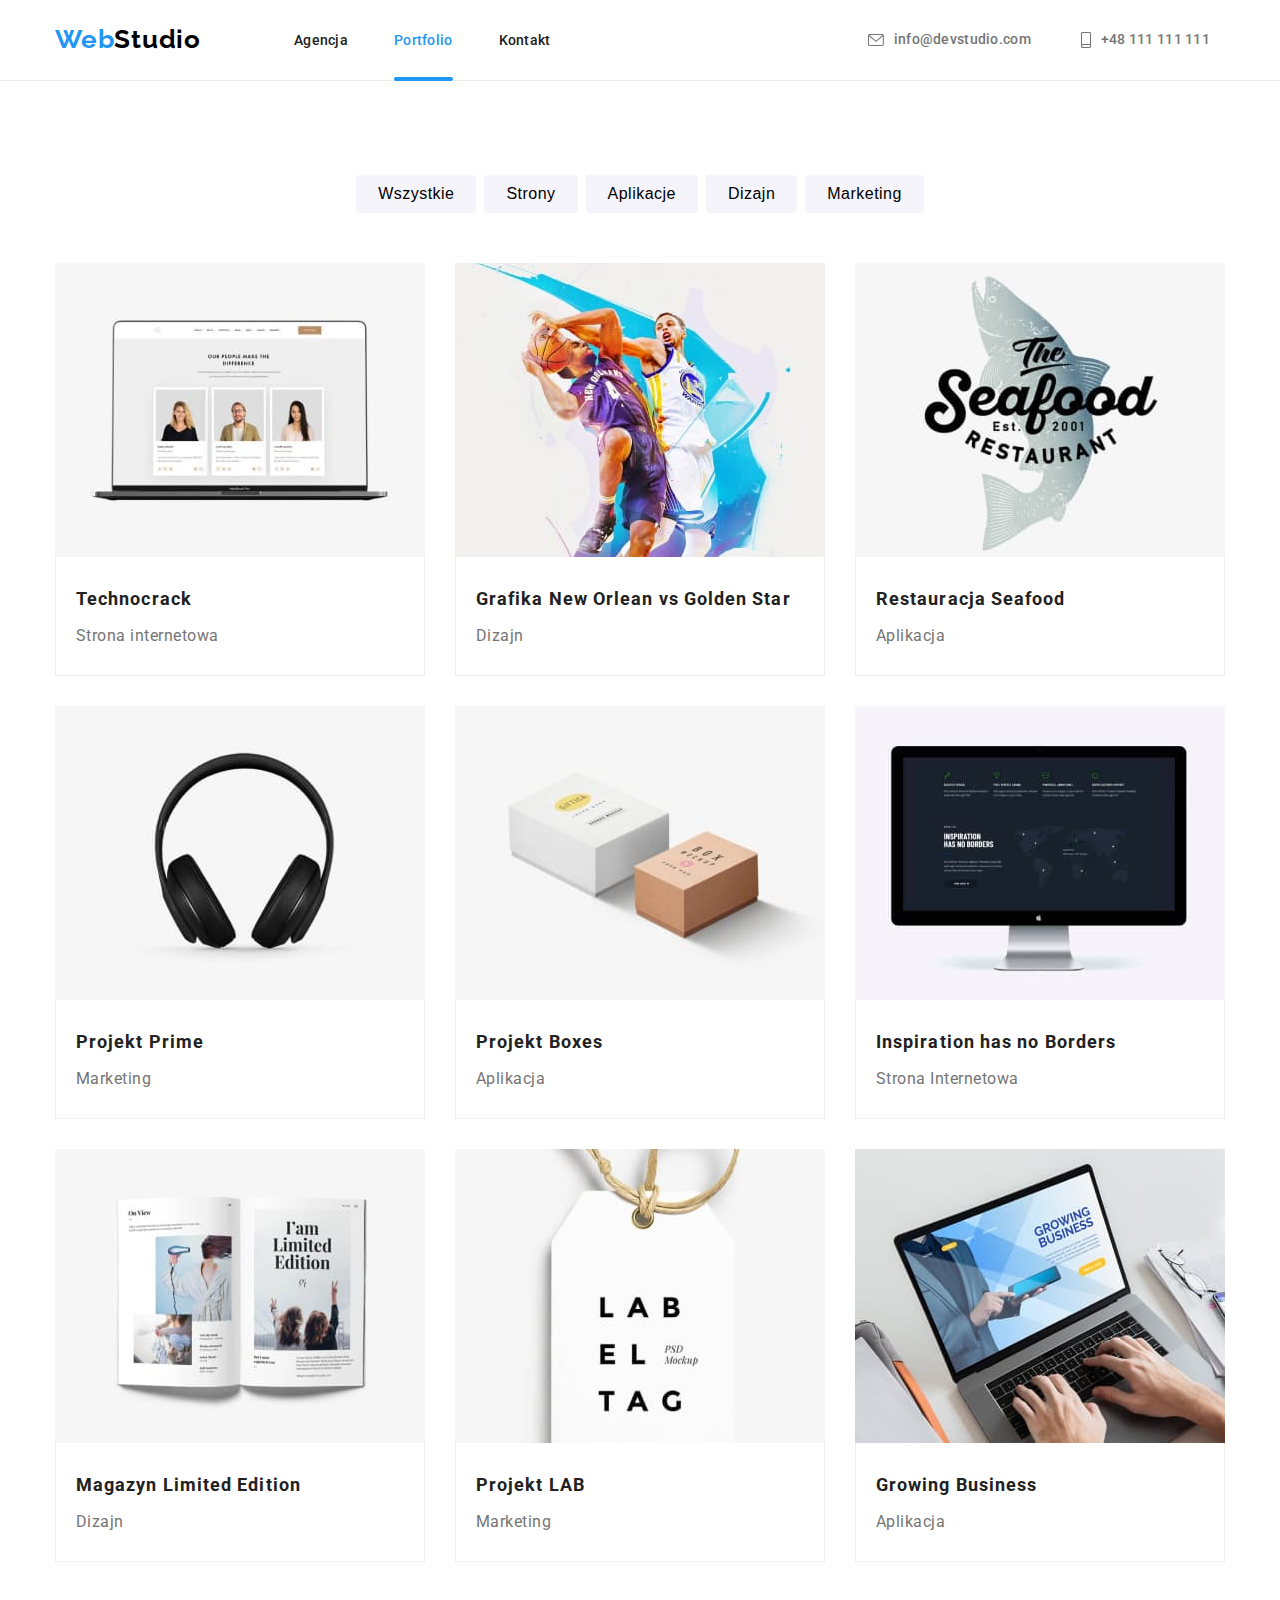
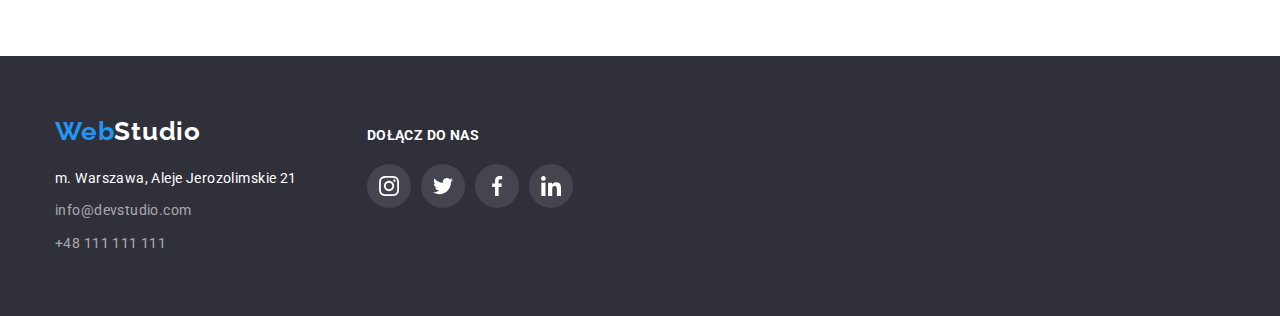
==== portfolio.html @ 81b67939 "init" ====
<!DOCTYPE html>
<html lang="en">
  <head>
    <meta charset="UTF-8" />
    <meta http-equiv="X-UA-Compatible" content="IE=edge" />
    <meta name="viewport" content="width=device-width, initial-scale=1.0" />
    <title>Portfolio</title>
    <link rel="preconnect" href="https://fonts.googleapis.com" />
    <link rel="preconnect" href="https://fonts.gstatic.com" crossorigin="anonymous" />
    <link
      href="https://fonts.googleapis.com/css2?family=Raleway:wght@700&family=Roboto:wght@400;500;700;900&display=swap"
      rel="stylesheet"
    />
    <link rel="stylesheet" href="https://cdnjs.cloudflare.com/ajax/libs/modern-normalize/1.1.0/modern-normalize.min.css" integrity="sha512-wpPYUAdjBVSE4KJnH1VR1HeZfpl1ub8YT/NKx4PuQ5NmX2tKuGu6U/JRp5y+Y8XG2tV+wKQpNHVUX03MfMFn9Q==" crossorigin="anonymous" referrerpolicy="no-referrer" />
    <link rel="stylesheet" href="./css/style.css" />
  </head>
  <body>
    <header>
      <div class="container header-placement">
        <div class="logo-and-menu-placement">
          <a class="logo-header-placement" href="./index.html"
            ><span class="logo-header first-part-header">Web</span
            ><span class="logo-header">Studio</span></a
          >
          <nav>
            <ul class="menu-list-placement">
              <li>
                <a class="menu-interaction menu-style" href="./index.html"
                  >Agencja</a
                >
              </li>
              <li>
                <div class="menu-underline">
                <a class="menu-interaction menu-style" href="./portfolio.html"
                  >Portfolio</a
                >
              </div>
              </li>
              <li>
                <a class="menu-interaction menu-style" href="./contact.html"
                  >Kontakt</a
                >
              </li>
            </ul>
          </nav>
        </div>
        <div class="contact-placement">
          <ul class="contact-list-placement">
                 <li>
                   <a class="contact-header menu-interaction" href="mailto:info@devstudio.com">
                      <svg class="contact-icon-placement" width="16" height="12">
                        <use class="contact-icon" href="./images/icons.svg#icon-envelope"></use>
                      </svg>info@devstudio.com</a>
                  </li>
                  <li>
                  <a class="contact-header menu-interaction" href="tel:+48111111111">
                    <svg class="contact-icon-placement" width="10" height="16">
                    <use class="contact-icon" href="./images/icons.svg#icon-smartphone"></use>
                  </svg>+48 111 111 111</a>
                  </li>
                  </ul>
                </div>
      </div>
    </header>
    <main>
      <section class="section">
        <div class="container">
        <ul class="filter-list">
          <li>
            <button class="filter-interaction filter-name" type="button">
              Wszystkie
            </button>
          </li>
          <li>
            <button class="filter-interaction filter-name" type="button">
              Strony
            </button>
          </li>
          <li>
            <button class="filter-interaction filter-name" type="button">
              Aplikacje
            </button>
          </li>
          <li>
            <button class="filter-interaction filter-name" type="button">
              Dizajn
            </button>
          </li>
          <li>
            <button class="filter-interaction filter-name" type="button">
              Marketing
            </button>
          </li>
        </ul>
        <ul class="projects-list">
          <li class="project-box">
            <div class="overlay-box">
              <div class="overlay">
              <p>Technocrack jest popularną platformą wykorzystywaną do rozpowszechniania koronawirusa. Firmy wykorzystują tę platformę do celów szpiegowskich i ataków na niezabezpieczone serwery konkurencji</p>
            </div>
            <figure>
            <img
              src="images/technocrack.jpg"
              alt="technocrack_photo"
              width="370"
              height="294"/>
            </div>
            <div class="project-description-box">
              <figcaption class="project-name">Technocrack</figcaption>
              <p class="project-type">Strona internetowa</p>
             
            </div>
          </figure>
          </li>
          <li class="project-box">
            <div class="overlay-box">
              <div class="overlay">
              <p>Technocrack jest popularną platformą wykorzystywaną do rozpowszechniania koronawirusa. Firmy wykorzystują tę platformę do celów szpiegowskich i ataków na niezabezpieczone serwery konkurencji</p>
            </div>
            <figure>
            <img
              src="images/neworleanvsgoldenstar.jpg"
              alt="neworleanvsgoldenstar_photo"
              width="370"
              height="294"/>
            </div>
            <div class="project-description-box">
              <figcaption class="project-name">Grafika New Orlean vs Golden Star</figcaption>
              <p class="project-type">Dizajn</p>
            </div>
          </figure>
          </li>
          <li class="project-box">
            <div class="overlay-box">
              <div class="overlay">
              <p>Technocrack jest popularną platformą wykorzystywaną do rozpowszechniania koronawirusa. Firmy wykorzystują tę platformę do celów szpiegowskich i ataków na niezabezpieczone serwery konkurencji</p>
            </div>
            <figure>
            <img
              src="images/restaurantseafood.jpg"
              alt="restaurantseafood_photo"
              width="370"
              height="294"/>
            </div>
            <div class="project-description-box">
              <figcaption class="project-name">Restauracja Seafood</figcaption>
                <p class="project-type">Aplikacja</p>
            </div>
          </figure>
          </li>
          <li class="project-box">
            <div class="overlay-box">
              <div class="overlay">
              <p>Technocrack jest popularną platformą wykorzystywaną do rozpowszechniania koronawirusa. Firmy wykorzystują tę platformę do celów szpiegowskich i ataków na niezabezpieczone serwery konkurencji</p>
            </div>
            <figure>
            <img
              src="images/projectprime.jpg"
              alt="projectprime_photo"
              width="370"
              height="294"/>
            </div>
            <div class="project-description-box">
              <figcaption class="project-name">Projekt Prime</figcaption>
              <p class="project-type">Marketing</p>
            </div>
          </figure>
          </li>
          <li class="project-box">
            <div class="overlay-box">
              <div class="overlay">
              <p>Technocrack jest popularną platformą wykorzystywaną do rozpowszechniania koronawirusa. Firmy wykorzystują tę platformę do celów szpiegowskich i ataków na niezabezpieczone serwery konkurencji</p>
            </div>
            <figure>
            <img
              src="images/projectboxes.jpg"
              alt="projectboxes_photo"
              width="370"
              height="294"/>
            </div>
            <div class="project-description-box">
              <figcaption class="project-name">Projekt Boxes</figcaption>
                <p class="project-type">Aplikacja</p>
            </div>
          </figure>
          </li>
          <li class="project-box">
            <div class="overlay-box">
              <div class="overlay">
              <p>Technocrack jest popularną platformą wykorzystywaną do rozpowszechniania koronawirusa. Firmy wykorzystują tę platformę do celów szpiegowskich i ataków na niezabezpieczone serwery konkurencji</p>
            </div>
            <figure>
            <img
              src="images/inspirationhasnoborders.jpg"
              alt="inspirationhasnoborders_photo"
              width="370"
              height="294"/>
            </div>
            <div class="project-description-box">
              <figcaption class="project-name">Inspiration has no Borders</figcaption>
                <p class="project-type">Strona Internetowa</p>
            </div>
          </figure>
          </li>
          <li class="project-box">
            <div class="overlay-box">
              <div class="overlay">
              <p>Technocrack jest popularną platformą wykorzystywaną do rozpowszechniania koronawirusa. Firmy wykorzystują tę platformę do celów szpiegowskich i ataków na niezabezpieczone serwery konkurencji</p>
            </div>
            <figure>
            <img
              src="images/magazinelimitededition.jpg"
              alt="magazinelimitededition_photo"
              width="370"
              height="294"/>
            </div>
            <div class="project-description-box">
              <figcaption class="project-name">Magazyn Limited Edition</figcaption>
                <p class="project-type">Dizajn</p>
            </div>
          </figure>
          </li>
          <li class="project-box">
            <div class="overlay-box">
              <div class="overlay">
              <p>Technocrack jest popularną platformą wykorzystywaną do rozpowszechniania koronawirusa. Firmy wykorzystują tę platformę do celów szpiegowskich i ataków na niezabezpieczone serwery konkurencji</p>
            </div>
            <figure>
            <img
              src="images/projectlab.jpg"
              alt="projectlab_photo"
              width="370"
              height="294"/>
            </div>
            <div class="project-description-box">
              <figcaption class="project-name">Projekt LAB</figcaption>
                <p class="project-type">Marketing</p>
            </div>
          </figure>
          </li>
          <li class="project-box">
            <div class="overlay-box">
              <div class="overlay">
              <p>Technocrack jest popularną platformą wykorzystywaną do rozpowszechniania koronawirusa. Firmy wykorzystują tę platformę do celów szpiegowskich i ataków na niezabezpieczone serwery konkurencji</p>
            </div>
            <figure>
            <img
              src="images/growingbusiness.jpg"
              alt="growingbusiness_photo"
              width="370"
              height="294"/>
            </div>
            <div class="project-description-box">
            <figcaption class="project-name">Growing Business</figcaption>
              <p class="project-type">Aplikacja</p>
          </div>
        </figure>
          </li>
        </ul>
      </div>
      </section>
    </main>
    <footer class="footer-style">
      <div class="container footer-blocks">
        <div>
        <address>
          <a class="logo-footer-placement" href="./index.html"
            ><span class="logo-footer first-part-footer">Web</span
            ><span class="logo-footer">Studio</span></a>
          <ul class="footer-contact-list-placement">
       <li> <p class="address-name">m. Warszawa, Aleje Jerozolimskie 21</p></li>
        <li> <a
            class="menu-interaction contact-footer"
            href="mailto:info@devstudio.com"
            >info@devstudio.com</a
            
          ></br>
        </li>
         <li> <a class="menu-interaction contact-footer" href="tel:+48111111111"
            >+48 111 111 111</a></li>
          </ul>  
        </address>
      </div>
        <div class="join-us-block">
          <p class="join-us">DOŁĄCZ DO NAS</p>
          <ul class="socials-footer">
            <li>
              <a class="footer-circle" href="#">
              <svg  width="20" height="20">
                <use class="footer-icon" width="20" height="20" fill="#fff" href="./images/icons.svg#icon-instagram-2"></use>
              </svg>
              </a>
            </li>
            <li>
              <a class="footer-circle" href="#">
              <svg width="20" height="20">
                <use class="footer-icon" width="20" height="20" fill="#fff" href="./images/icons.svg#icon-twitter-1"></use>
              </svg>
            </a>
            </li>
            <li>
              <a class="footer-circle" href="#">
              <svg width="20" height="20">
                <use width="20" height="20" fill="#fff" href="./images/icons.svg#icon-facebook-1"></use>
              </svg>
            </a>
            </li>
            <li>
              <a class="footer-circle" href="#">
              <svg width="20" height="20">
                <use width="20" height="20" fill="#fff" href="./images/icons.svg#icon-linkedin-1"></use>
              </svg>
            </a>
            </li>
          </ul>
        </div>
      </div>
    </footer>
  </body>
</html>
---- css/style.css ----
* {
  box-sizing: border-box;
  margin: 0;
  padding: 0;
}

body {
  max-width: 1600px;
}

.container {
  max-width: 1200px;
  margin: 0 auto;
  padding: 0 15px;
}

.header-placement {
  display: flex;
  justify-content: space-between;
  flex-direction: row;
  align-items: center;
  padding-right: 30px;
}

.logo-and-menu-placement {
  display: flex;
  justify-content: center;
  align-items: center;
}

/* .contact-placement {
  display: flex;
  justify-content: center;
  align-items: center;
} */

.menu-list-placement {
  display: flex;
  justify-content: center;
  flex-direction: row;
  align-items: center;
  gap: 46px;
  padding-left: 93px;
  /* padding-top: 32px;
  padding-bottom: 32px; */
}

.contact-list-placement {
  display: flex;
  justify-content: center;
  flex-direction: row;
  align-items: center;
  gap: 50px;
}

.footer-contact-list-placement {
  display: flex;
  flex-direction: column;
  justify-content: center;
  gap: 9px;
  padding-top: 20px;
}

.filter-interaction:hover,
.filter-interaction:focus {
  background-color: var(--interaction-color);
  color: var(--interaction-color-2);
  box-shadow: 0px 3px 1px rgba(0, 0, 0, 0.1), 0px 1px 2px rgba(0, 0, 0, 0.08),
    0px 2px 2px rgba(0, 0, 0, 0.12);
  transition: 250ms cubic-bezier(0.4, 0, 0.2, 1);
}

:root {
  --interaction-color: #2196f3;
  --interaction-color-2: #fff;
  --background-color: #2f303a;
  --text-color: #212121;
  --project-type-and-contact-color: #757575;
  --filter-button-background-color: #f5f4fa;
  --contact-footer-color: #ffffff99;
  --logo-header-color: #000;
}

.menu-interaction:hover,
.menu-interaction:focus {
  color: var(--interaction-color);
  fill: var(--interaction-color);
  transition: 250ms cubic-bezier(0.4, 0, 0.2, 1);
}

body {
  font-family: "Roboto", sans-serif;
  color: var(--text-color);
}

img {
  display: block;
}

a {
  text-decoration: none;
}

ul {
  list-style: none;
}

button {
  cursor: pointer;
}

address {
  font-style: normal;
}

header {
  border-bottom: 1px solid #ececec;
}

h1 {
  color: #fff;
  font-size: 44px;
  font-weight: 900;
  line-height: 1.36;
  text-align: center;
  letter-spacing: 0.06em;
  padding-bottom: 30px;
}

h2 {
  font-size: 36px;
  line-height: 1.17;
  font-weight: 700;
  letter-spacing: 0.03em;
  text-align: center;
  margin-top: 0;
  padding-top: 0;
  margin-bottom: 50px;
}

.background {
  background-image: linear-gradient(
      to bottom,
      rgba(47, 48, 58, 0.4),
      rgba(47, 48, 58, 0.4)
    ),
    url(../images/background-image.jpg);
  text-align: center;
}

.baner {
  padding: 200px 0;
}

.order-service {
  color: #fff;
  background-color: var(--interaction-color);
  font-size: 16px;
  line-height: 1.87;
  font-weight: 700;
  letter-spacing: 0.06em;
  align-items: center;
  text-align: center;
  border-radius: 4px;
  border: none;
  padding-top: 10px;
  padding-bottom: 10px;
  padding-left: 42px;
  padding-right: 41px;
}

.menu-style {
  color: var(--text-color);
  font-size: 14px;
  line-height: 1.14;
  font-weight: 500;
  letter-spacing: 0.02em;
}

.menu-underline {
  position: relative;
}

.menu-underline a {
  color: var(--interaction-color);
}

.menu-underline::after {
  content: "";
  position: absolute;
  width: 100%;
  height: 4px;
  border-radius: 2px;
  background-color: var(--interaction-color);
  display: block;
  margin-top: 28px;
}

.menu-style::after {
  content: "";
  color: var(--interaction-color);
}

.project-name {
  font-size: 18px;
  line-height: 2;
  font-weight: 700;
  letter-spacing: 0.06em;
}

.project-type {
  color: #757575;
  font-size: 16px;
  line-height: 1.87;
  font-weight: 400;
  letter-spacing: 0.03em;
  padding-top: 4px;
}

.filter-name {
  font-size: 16px;
  line-height: 1.62;
  font-weight: 500;
  background-color: #f5f4fa;
  text-align: center;
  letter-spacing: 0.03em;
  border: none;
  border-radius: 4px;
  padding: 6px 22px;
}

.contact-header {
  display: flex;
  align-items: center;
  font-size: 14px;
  line-height: 1.14;
  font-weight: 500;
  color: var(--project-type-and-contact-color);
  letter-spacing: 0.02em;
}

.contact-footer {
  font-size: 14px;
  line-height: 1.71;
  font-weight: 400;
  color: var(--contact-footer-color);
  letter-spacing: 0.03em;
}

.address-name {
  color: #fff;
  font-size: 14px;
  line-height: 1.71;
  font-weight: 400;
  letter-spacing: 0.03em;
}

.logo-header {
  color: var(--logo-header-color);
  font-family: "Raleway";
  font-size: 26px;
  line-height: 1.19;
  font-weight: 700;
  letter-spacing: 0.03em;
}

.logo-footer {
  color: #fff;
  font-family: "Raleway";
  font-size: 26px;
  line-height: 1.19;
  font-weight: 700;
  letter-spacing: 0.03em;
}

.first-part-header {
  color: var(--interaction-color);
}

.first-part-footer {
  color: #2196f3;
}

.footer-style {
  background-color: var(--background-color);
  padding-bottom: 60px;
}

.text-header {
  font-size: 14px;
  line-height: 1.14;
  font-weight: 700;
  letter-spacing: 0.03em;
}

.text-style {
  color: var(--project-type-and-contact-color);
  font-size: 14px;
  line-height: 1.71;
  font-weight: 400;
  letter-spacing: 0.03em;
  padding-top: 10px;
}

.team-member-name {
  font-size: 16px;
  line-height: 1.19;
  font-weight: 500;
  text-align: center;
  letter-spacing: 0.03em;
  display: flex;
  justify-content: center;
  padding-bottom: 10px;
}

.team-member-area {
  color: var(--project-type-and-contact-color);
  font-size: 16px;
  line-height: 1.19;
  font-weight: 400;
  text-align: center;
  letter-spacing: 0.03em;
  display: flex;
  justify-content: center;
}

/* .column {
  display: flex;
  justify-content: flex-start;
  align-items: center;
} */

.section {
  padding-top: 94px;
  padding-bottom: 94px;
}

.no-top-padding {
  margin-top: 0;
  padding-top: 0;
}

.no-padding-bottom {
  padding-bottom: 0;
}

.team-section {
  background-color: #f5f4fa;
}

.team-box {
  width: 270px;
  background-color: #fff;
  box-shadow: 0px 1px 3px rgba(0, 0, 0, 0.12), 0px 1px 1px rgba(0, 0, 0, 0.14),
    0px 2px 1px rgba(0, 0, 0, 0.2);
  border-radius: 0px 0px 4px 4px;
}

.content-elements {
  display: flex;
  gap: 30px;
}

.team-elements {
  display: flex;
  justify-content: flex-start;
  align-items: flex-start;
  gap: 30px;
}

.services-elements {
  display: flex;
  justify-content: flex-start;
  gap: 30px;
}

/* .content-box {
  display: flex;
  justify-content: space-between;
  gap: 15px;
  margin: 0 auto;
  padding: 0 auto;
} */

.content-element {
  width: 270px;
}

.logo-footer-placement {
  display: flex;
  padding-top: 60px;
}

.logo-header-placement {
  display: flex;
  padding-top: 24px;
  padding-bottom: 25px;
}

.filter-list {
  display: flex;
  justify-content: center;
  align-items: center;
  gap: 8px;
}

.projects-list {
  display: flex;
  justify-content: center;
  align-items: center;
  flex-wrap: wrap;
  gap: 30px;
  padding-top: 50px;
}

.project-box {
  width: 370px;
}

.project-description-box {
  border-left: 1px solid #eeeeee;
  border-bottom: 1px solid #eeeeee;
  border-right: 1px solid #eeeeee;
  padding: 24px 20px;
}

.team-member-description {
  padding: 30px;
}

.block-above-text {
  display: flex;
  justify-content: center;
  align-items: center;
  background: #f5f4fa;
  border-radius: 4px;
  margin-bottom: 30px;
  padding: 25px 100px;
}

.socials-icon {
  color: #afb1b8;
}

.contact-icon {
  fill: currentColor;
}

.contact-icon-placement {
  margin-right: 10px;
}

.clients-box {
  border: 1px solid #afb1b8;
  border-radius: 4px;
  display: flex;
  justify-content: center;
  align-items: center;
  padding: 16px 32px;
  color: #afb1b8;
}

.clients-icon {
  fill: currentColor;
}

.clients-elements {
  display: flex;
  justify-content: flex-start;
  align-items: flex-start;
  gap: 30px;
}

.clients-box:hover,
.clients-box:focus {
  border: 1px solid var(--interaction-color);
  color: var(--interaction-color);
  fill: var(--interaction-color);
  cursor: pointer;
  transition: 250ms cubic-bezier(0.4, 0, 0.2, 1);
}

.join-us {
  color: var(--interaction-color-2);
  font-family: "Roboto";
  font-style: normal;
  font-weight: 700;
  font-size: 14px;
  line-height: 1.14;
  letter-spacing: 0.03em;
}

.footer-blocks {
  display: flex;
  flex-direction: row;
}

.join-us-block {
  padding-top: 72px;
  padding-left: 70px;
}

.footer-circle {
  display: flex;
  justify-content: center;
  align-items: center;
  width: 44px;
  border-radius: 50%;
  background: rgba(255, 255, 255, 0.1);
  padding: 12px 12px;
}

.socials-footer {
  display: flex;
  justify-content: center;
  align-items: center;
  gap: 10px;
  padding-top: 20px;
}

.footer-circle:focus,
.footer-circle:hover {
  cursor: pointer;
  background-color: var(--interaction-color);
  transition: 250ms cubic-bezier(0.4, 0, 0.2, 1);
}

.team-circle {
  display: flex;
  justify-content: center;
  align-items: center;
  width: 44px;
  border-radius: 50%;
  background-color: var(--interaction-color-2);
  padding: 12px 12px;
  fill: #afb1b8;
}

.socials-team {
  display: flex;
  flex-direction: row;
  gap: 10px;
  padding-top: 16px;
}

.team-circle:focus,
.team-circle:hover {
  cursor: pointer;
  background-color: var(--interaction-color);
  fill: var(--interaction-color-2);
  transition: 250ms cubic-bezier(0.4, 0, 0.2, 1);
}

.project-box:focus,
.project-box:hover {
  cursor: pointer;
  box-shadow: 0px 1px 1px rgba(0, 0, 0, 0.12), 0px 4px 4px rgba(0, 0, 0, 0.06),
    1px 4px 6px rgba(0, 0, 0, 0.16);
  transition: 250ms cubic-bezier(0.4, 0, 0.2, 1);
}

.overlay-box {
  position: relative;
  overflow: hidden;
  width: 370px;
  height: 294px;
}

.overlay {
  position: absolute;
  width: 100%;
  height: 100%;
  background-color: rgba(33, 150, 243, 0.9);
  transform: translateY(100%);
  transition-duration: 250ms;
  transition-timing-function: cubic-bezier(0.4, 0, 0.2, 1);
}

.project-box:hover .overlay,
.project-box:focus .overlay {
  transform: translateY(0);
}

.overlay p {
  font-family: "Roboto";
  font-style: normal;
  font-weight: 400;
  font-size: 18px;
  line-height: 1.55;
  letter-spacing: 0.03em;
  color: var(--interaction-color-2);
  padding-top: 49px;
  padding-right: 45px;
  padding-bottom: 49px;
  padding-left: 24px;
}

/* .project-box:focus,
.project-box:hover > .label-project {
  position: absolute;
  bottom: 0;
  width: 100%;
  background: rgba(33, 150, 243, 0.9);
} */

.modal {
  position: absolute;
  width: 528px;
  height: 581px;
  top: 221px;
  left: 536px;
  background: #fff;
  box-shadow: 0px 1px 3px rgba(0, 0, 0, 0.12), 0px 1px 1px rgba(0, 0, 0, 0.14),
    0px 2px 1px rgba(0, 0, 0, 0.2);
  border-radius: 4px;
  transform: scale(1);
  transition: transform 1s ease-in;
}

.is-hidden .modal {
  transform: scale(0);
}

.backdrop {
  position: absolute;
  left: 0px;
  top: 0px;
  width: 100%;
  height: 100%;
  background: rgba(0, 0, 0, 0.2);
}

.is-hidden {
  pointer-events: none;
  visibility: hidden;
  opacity: 0px;
  transition: opacity 1s;
  transition: visibility 1s;
}

.btn-close {
  position: absolute;
  display: flex;
  justify-content: center;
  align-items: center;
  width: 30px;
  height: 30px;
  top: 0;
  right: 0;
  margin-top: 8px;
  margin-right: 8px;
  background: #fff;
  border-radius: 50%;
  border: 1px solid rgba(0, 0, 0, 0.1);
}

.btn-close:hover,
.btn-close:focus {
  border: 1px solid var(--interaction-color);
  fill: var(--interaction-color);
}

.services-element {
  position: relative;
}

.services-element > .services-description-box {
  position: absolute;
  width: 100%;
  bottom: 0;
  background-image: linear-gradient(
    to bottom,
    rgba(47, 48, 58, 0.8),
    rgba(47, 48, 58, 0.8)
  );
  display: flex;
  justify-content: center;
  flex-direction: row;
}

.services-description {
  padding-top: 27px;
  padding-bottom: 27px;
  padding-left: auto;
  padding-right: auto;
  font-family: Roboto;
  font-weight: 700;
  font-size: 14px;
  line-height: 1.14;
  text-align: center;
  letter-spacing: 0.03em;
  color: #ffffff;
}
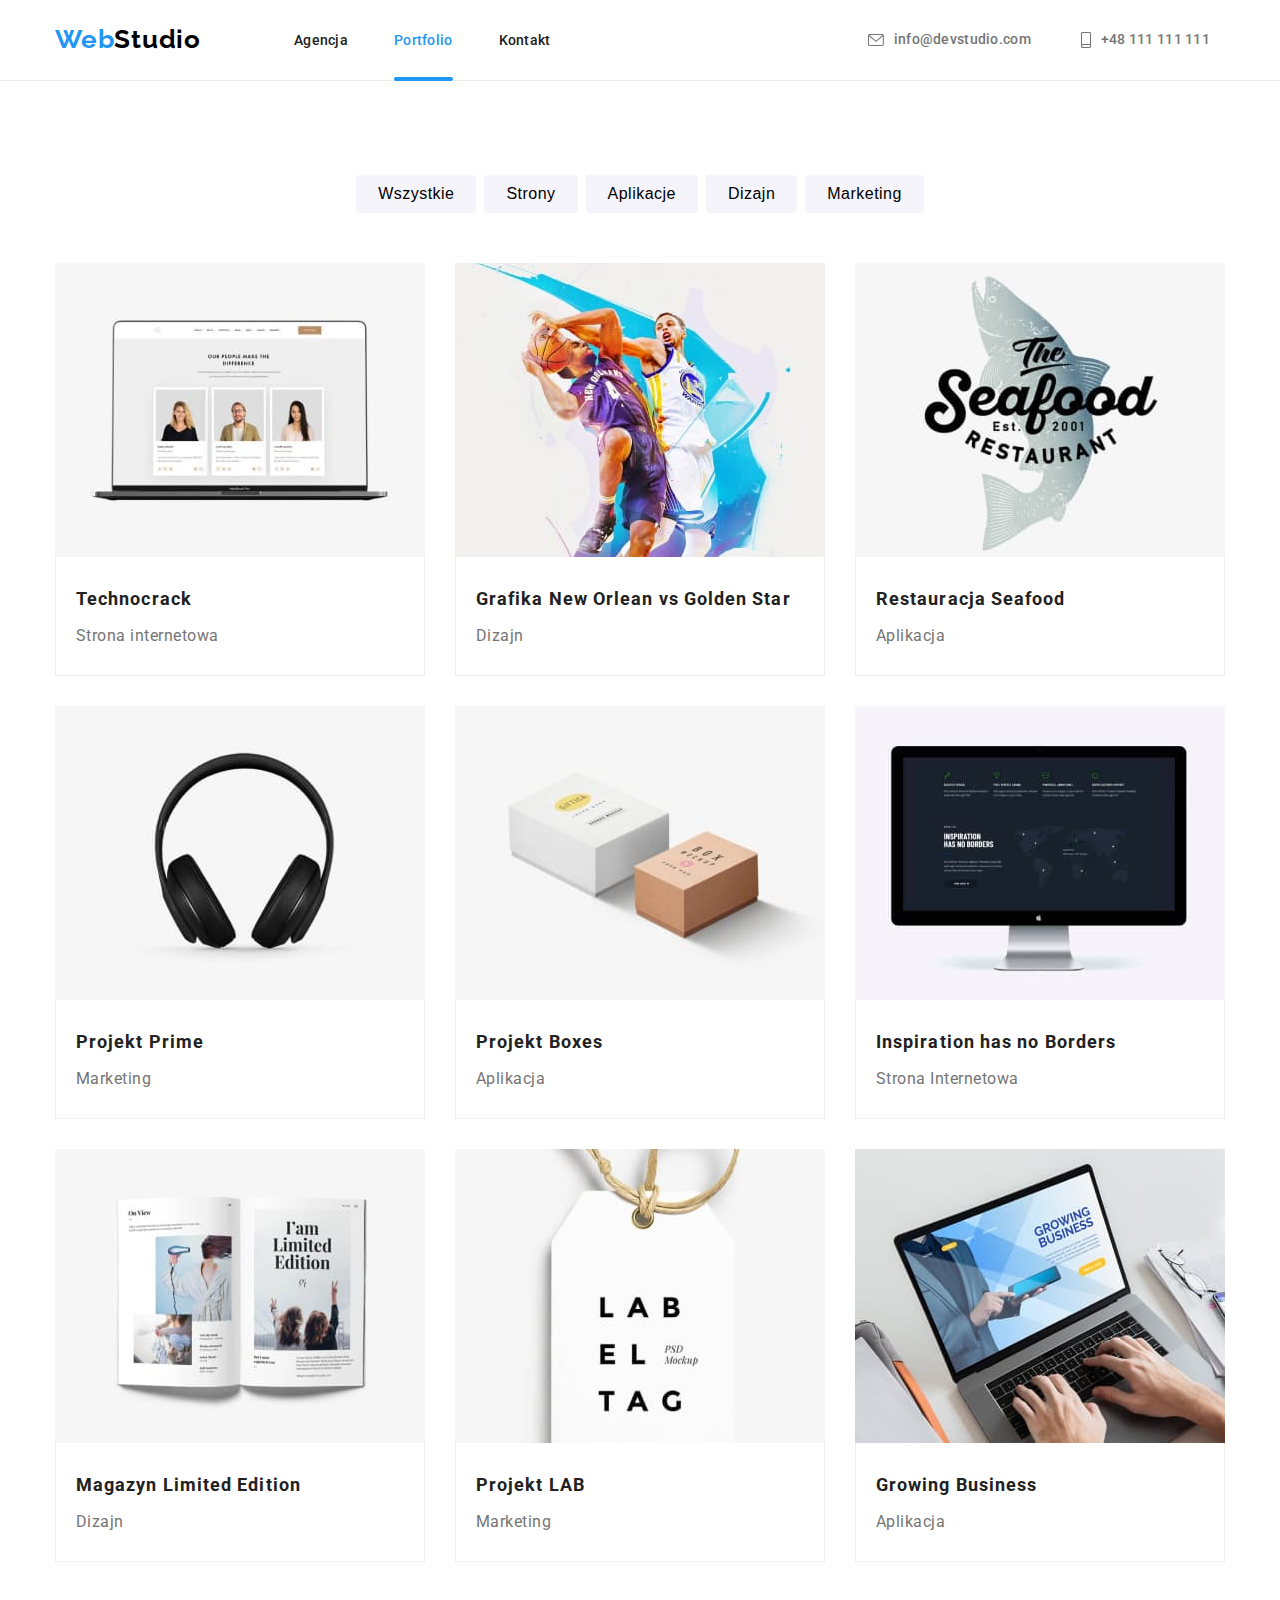
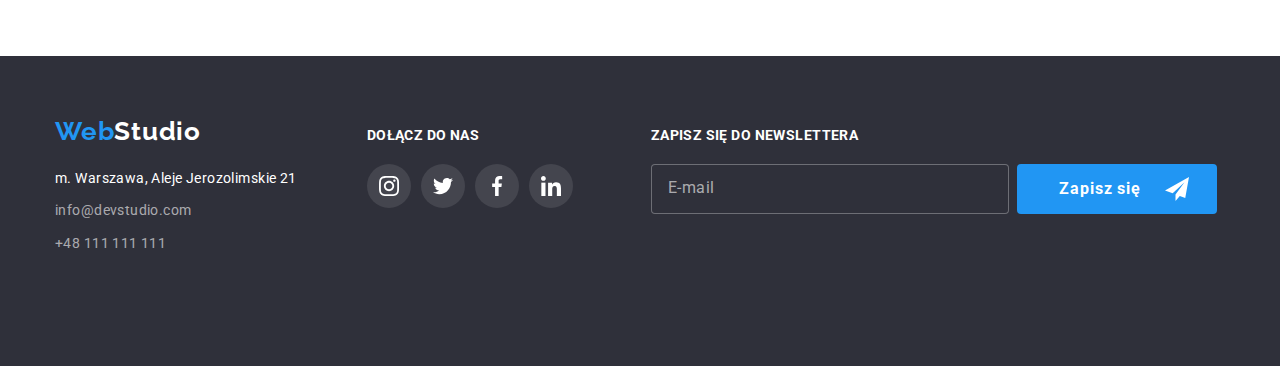
==== commit b4dc250b: "done" ====
--- a/portfolio.html
+++ b/portfolio.html
@@ -262,7 +262,7 @@
     </main>
     <footer class="footer-style">
       <div class="container footer-blocks">
-        <div>
+        <div class="contact-data">
         <address>
           <a class="logo-footer-placement" href="./index.html"
             ><span class="logo-footer first-part-footer">Web</span
@@ -314,6 +314,23 @@
             </li>
           </ul>
         </div>
+        <div class="newsletter">
+          <p class="sign-up">ZAPISZ SIĘ DO NEWSLETTERA</p>
+          <div class="email-send">
+            <form class='input-block' name="signup" autocomplete="off" novalidate>
+               <input class="newsletter-input" type="email" name="email" placeholder="E-mail"/>
+               <button class="newsletter-submit" type="submit">
+                <div class="send-box">
+                <p>Zapisz się</p>
+                <svg width="24" height="24">
+                  <use width="24" height="24" fill="#fff" href="./images/icons.svg#icon-icon-send"></use>
+                </svg>
+              </div>
+               </button>
+            </form>
+          </div>
+        </div>
+
       </div>
     </footer>
   </body>
--- a/css/style.css
+++ b/css/style.css
@@ -248,6 +248,7 @@
 }
 
 .address-name {
+  flex-wrap: wrap;
   color: #fff;
   font-size: 14px;
   line-height: 1.71;
@@ -451,8 +452,9 @@
 }
 
 .clients-box {
+  border-radius: 4px;
   border: 1px solid #afb1b8;
-  border-radius: 4px;
+  width: 170px;
   display: flex;
   justify-content: center;
   align-items: center;
@@ -691,3 +693,294 @@
   letter-spacing: 0.03em;
   color: #ffffff;
 }
+
+.sign-up {
+  color: var(--interaction-color-2);
+  font-family: "Roboto";
+  font-style: normal;
+  font-weight: 700;
+  font-size: 14px;
+  line-height: 1.14;
+  letter-spacing: 0.03em;
+  display: inline;
+  flex-wrap: wrap;
+}
+
+.newsletter {
+  display: flex;
+  flex-direction: column;
+  justify-content: center;
+
+  padding-top: 72px;
+  margin-left: 78px;
+  padding-bottom: 92px;
+}
+
+.newsletter-input {
+  box-sizing: border-box;
+  width: 358px;
+  height: 50px;
+  border: 1px solid rgba(255, 255, 255, 0.3);
+  border-radius: 4px;
+  background: #2f303a;
+  margin-top: 20px;
+  color: var(--interaction-color-2);
+  padding-top: 15px;
+  padding-left: 16px;
+  padding-bottom: 15px;
+  margin-right: 8px;
+}
+
+.newsletter-input::placeholder {
+  font-family: "Roboto";
+  font-style: normal;
+  font-weight: 400;
+  font-size: 16px;
+  line-height: 1.25;
+  display: flex;
+  align-items: center;
+  letter-spacing: 0.03em;
+  color: rgba(255, 255, 255, 0.6);
+}
+
+.newsletter-submit {
+  background: #2196f3;
+  border-radius: 4px;
+  border: none;
+  color: #fff;
+  /* margin-left: auto; */
+}
+
+/* .email-send {
+  display: flex;
+  justify-content: center;
+  align-items: center;
+} */
+
+.send-box {
+  height: 50px;
+  display: flex;
+  justify-content: center;
+  align-items: center;
+  flex-direction: row;
+  padding-right: 28px;
+}
+
+.send-box p {
+  font-family: "Roboto";
+  font-style: normal;
+  font-weight: 700;
+  font-size: 16px;
+  line-height: 1.87;
+  display: flex;
+  align-items: center;
+  text-align: center;
+  letter-spacing: 0.06em;
+  padding-right: 24px;
+  padding-left: 42px;
+  padding-top: 10px;
+  padding-bottom: 10px;
+}
+
+.input-block {
+  display: flex;
+  align-items: flex-end;
+  flex-direction: row;
+}
+
+.modal-header {
+  font-family: "Roboto";
+  font-style: normal;
+  font-weight: 700;
+  font-size: 20px;
+  line-height: 1.15;
+  text-align: center;
+  letter-spacing: 0.03em;
+  padding-top: 40px;
+}
+
+.modal-forms label {
+  display: flex;
+  flex-direction: column;
+  justify-content: flex-start;
+  align-items: flex-start;
+  padding-left: 40px;
+}
+
+.modal-forms input,
+textarea {
+  border: 1px solid rgba(33, 33, 33, 0.2);
+  border-radius: 4px;
+}
+
+.modal-forms input {
+  position: static;
+  width: 448px;
+  height: 40px;
+  margin-top: 4px;
+  margin-bottom: 10px;
+  padding-left: 42px;
+  padding-bottom: 12px;
+  padding-top: 12px;
+}
+
+.modal-forms svg {
+  position: absolute;
+}
+
+.person-icon {
+  top: 105px;
+  left: 52px;
+}
+
+.phone-icon {
+  top: 172px;
+  left: 52px;
+}
+
+.mail-icon {
+  top: 240px;
+  left: 52px;
+}
+
+.modal-inputs {
+  padding-top: 12px;
+}
+
+/* .modal-inputs label {
+  padding-bottom: 4px;
+} */
+
+.label-placement {
+  padding-bottom: 4px;
+}
+
+.modal-forms label {
+  font-family: "Roboto";
+  font-style: normal;
+  font-weight: 400;
+  font-size: 12px;
+  line-height: 1.17;
+  letter-spacing: 0.01em;
+  color: #757575;
+  /* padding-bottom: 40px; */
+}
+
+.modal-forms textarea {
+  width: 448px;
+  height: 120px;
+  padding: 12px 16px 12px 16px;
+  margin-top: 4px;
+  margin-bottom: 20px;
+}
+
+.comment::placeholder {
+  font-family: "Roboto";
+  font-style: normal;
+  font-weight: 400;
+  font-size: 12px;
+  line-height: 1.17;
+  letter-spacing: 0.01em;
+  color: rgba(117, 117, 117, 0.5);
+}
+
+.statute-checkbox label {
+  font-family: "Roboto";
+  font-style: normal;
+  font-weight: 400;
+  font-size: 14px;
+  line-height: 1.71px;
+  letter-spacing: 0.03em;
+  color: #757575;
+}
+
+/* .statute-checkbox svg {
+  position: absolute;
+} */
+
+.statute-checkbox a {
+  color: var(--interaction-color);
+  text-decoration-line: underline;
+  text-decoration-style: solid;
+  text-decoration-color: currentColor;
+  text-decoration-thickness: 1px;
+}
+
+.statute-checkbox p {
+  color: #757575;
+  padding-bottom: 30px;
+}
+
+.checkbox-button {
+  font-family: "Roboto";
+  font-style: normal;
+  font-weight: 700;
+  font-size: 16px;
+  line-height: 1.87;
+  letter-spacing: 0.06em;
+  decoration: none;
+  border: none;
+  color: var(--interaction-color-2);
+  background-color: var(--interaction-color);
+  border-radius: 4px;
+  box-shadow: 0px 1px 3px rgba(0, 0, 0, 0.12), 0px 1px 1px rgba(0, 0, 0, 0.14),
+    0px 2px 1px rgba(0, 0, 0, 0.2);
+  padding: 10px 76px 10px 76px;
+  margin-bottom: 40px;
+}
+
+.checkbox {
+  display: none;
+}
+
+.agree {
+  font-family: "Roboto";
+  font-style: normal;
+  font-weight: 400;
+  font-size: 14px;
+  line-height: 1.71px;
+  margin-top: 20px;
+}
+
+.checkbox-label {
+  position: absolute;
+  left: 18px;
+  top: 449px;
+}
+
+.agree-checkbox {
+  position: relative;
+  top: 1px;
+  left: 1px;
+  width: 14px;
+  height: 13px;
+}
+
+.agree-sign {
+  position: absolute;
+  top: 3px;
+  left: 42px;
+}
+
+.checkbox:checked + .checkbox-label svg {
+  fill: var(--interaction-color);
+  /* background-color: var(--interaction-color); */
+}
+
+.checkbox:checked + .checkbox-label div {
+  background-color: var(--interaction-color);
+}
+
+.form-input:hover,
+.form-input:focus-within,
+.comment:hover,
+.comment:focus-within {
+  border: 1px solid var(--interaction-color);
+  outline: none;
+}
+
+/* .form-input:hover + .modal-icon,
+.form-input:focus-within + .modal-icon {
+  fill: var(--interaction-color);
+  outline: none;
+} */
